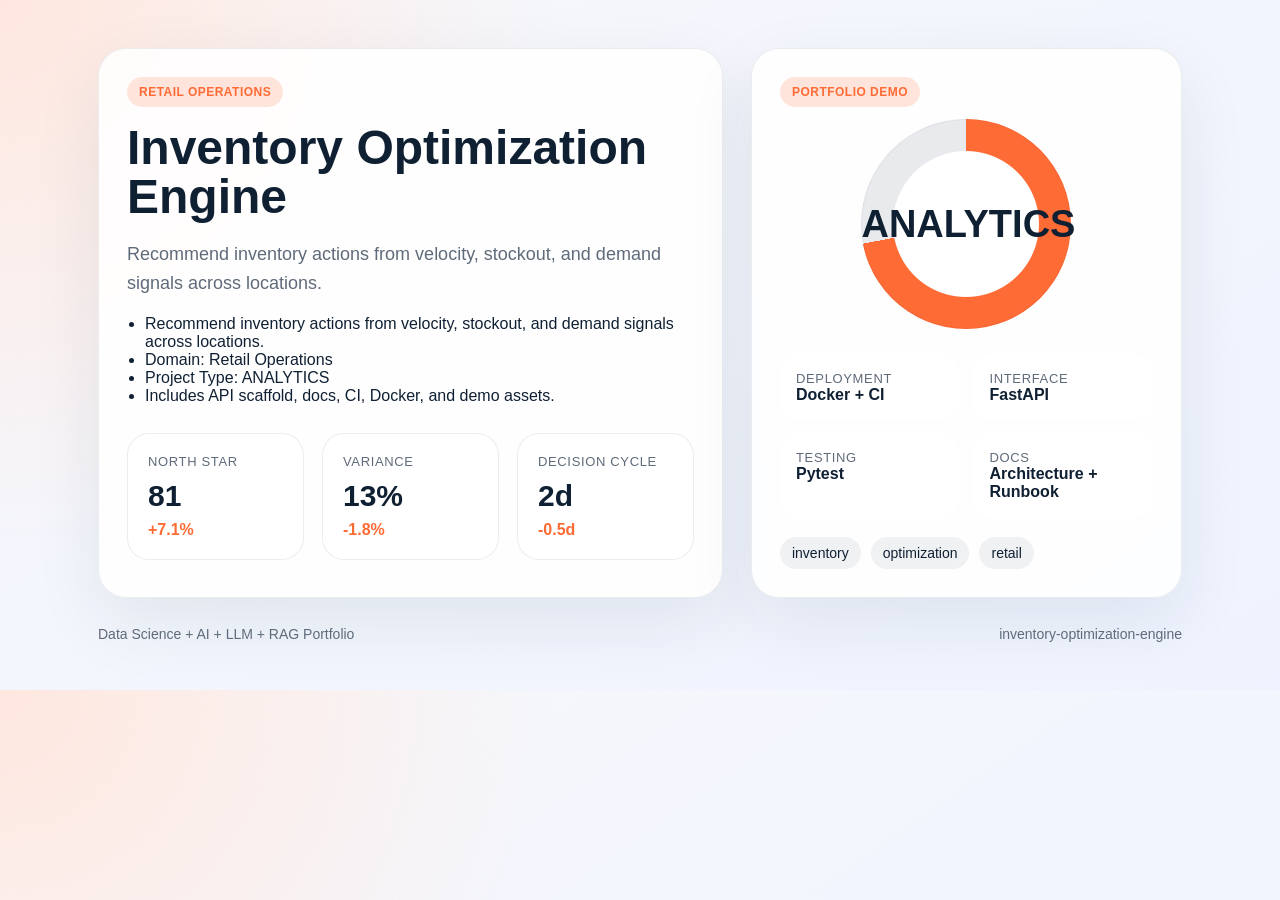
==== demo/index.html @ 7d840f50 "Publish production-ready portfolio project" ====
<!doctype html>
        <html lang="en">
        <head>
          <meta charset="utf-8">
          <meta name="viewport" content="width=device-width, initial-scale=1">
          <title>Inventory Optimization Engine</title>
          <style>
            :root {
              --accent: #ff6b35;
              --ink: #102033;
              --muted: #5f6b7a;
              --card: rgba(255,255,255,0.88);
              --bg-1: #f7f8fb;
              --bg-2: #eef3ff;
            }
            * { box-sizing: border-box; }
            body {
              margin: 0;
              font-family: "Avenir Next", "Segoe UI", sans-serif;
              color: var(--ink);
              background:
                radial-gradient(circle at top left, color-mix(in srgb, var(--accent) 16%, white), transparent 38%),
                linear-gradient(145deg, var(--bg-1), var(--bg-2));
            }
            main {
              max-width: 1180px;
              margin: 0 auto;
              padding: 48px;
            }
            .hero {
              display: grid;
              grid-template-columns: 1.45fr 1fr;
              gap: 28px;
              align-items: stretch;
            }
            .panel {
              background: var(--card);
              border: 1px solid rgba(16, 32, 51, 0.08);
              border-radius: 28px;
              padding: 28px;
              box-shadow: 0 24px 70px rgba(16, 32, 51, 0.08);
            }
            .eyebrow {
              display: inline-flex;
              padding: 8px 12px;
              border-radius: 999px;
              background: color-mix(in srgb, var(--accent) 18%, white);
              color: var(--accent);
              font-weight: 700;
              letter-spacing: 0.04em;
              text-transform: uppercase;
              font-size: 12px;
            }
            h1 {
              font-size: 48px;
              line-height: 1.03;
              margin: 16px 0 18px;
            }
            p {
              color: var(--muted);
              font-size: 18px;
              line-height: 1.6;
              margin: 0 0 18px;
            }
            ul {
              margin: 18px 0 0;
              padding-left: 18px;
              color: var(--ink);
            }
            .cards {
              display: grid;
              grid-template-columns: repeat(3, 1fr);
              gap: 18px;
              margin-top: 28px;
            }
            .card {
              background: white;
              border-radius: 22px;
              padding: 20px;
              border: 1px solid rgba(16, 32, 51, 0.08);
            }
            .card span, .meta span {
              display: block;
              color: var(--muted);
              font-size: 13px;
              text-transform: uppercase;
              letter-spacing: 0.05em;
            }
            .card strong {
              display: block;
              font-size: 30px;
              margin: 10px 0 8px;
            }
            .card em {
              color: var(--accent);
              font-style: normal;
              font-weight: 700;
            }
            .visual {
              min-height: 100%;
              display: flex;
              flex-direction: column;
              justify-content: space-between;
            }
            .ring {
              width: 210px;
              height: 210px;
              margin: 12px auto 26px;
              border-radius: 50%;
              background:
                radial-gradient(circle closest-side, white 69%, transparent 70%),
                conic-gradient(var(--accent) 0 72%, rgba(16, 32, 51, 0.09) 72% 100%);
              display: grid;
              place-items: center;
              box-shadow: inset 0 0 0 1px rgba(16, 32, 51, 0.05);
            }
            .ring strong {
              font-size: 38px;
            }
            .meta {
              display: grid;
              grid-template-columns: repeat(2, 1fr);
              gap: 14px;
            }
            .meta article {
              background: white;
              border-radius: 18px;
              padding: 16px;
            }
            .tag-list {
              display: flex;
              flex-wrap: wrap;
              gap: 10px;
              list-style: none;
              padding: 0;
              margin: 20px 0 0;
            }
            .tag-list li {
              padding: 8px 12px;
              border-radius: 999px;
              background: rgba(16, 32, 51, 0.06);
              font-size: 14px;
            }
            .footer {
              margin-top: 28px;
              display: flex;
              justify-content: space-between;
              color: var(--muted);
              font-size: 14px;
            }
          </style>
        </head>
        <body>
          <main>
            <section class="hero">
              <div class="panel">
                <span class="eyebrow">Retail Operations</span>
                <h1>Inventory Optimization Engine</h1>
                <p>Recommend inventory actions from velocity, stockout, and demand signals across locations.</p>
                <ul>
                  <li>Recommend inventory actions from velocity, stockout, and demand signals across locations.</li><li>Domain: Retail Operations</li><li>Project Type: ANALYTICS</li><li>Includes API scaffold, docs, CI, Docker, and demo assets.</li>
                </ul>
                <div class="cards">
                  <article class='card'><span>North Star</span><strong>81</strong><em>+7.1%</em></article>
<article class='card'><span>Variance</span><strong>13%</strong><em>-1.8%</em></article>
<article class='card'><span>Decision Cycle</span><strong>2d</strong><em>-0.5d</em></article>
                </div>
              </div>
              <div class="panel visual">
                <div>
                  <span class="eyebrow">Portfolio Demo</span>
                  <div class="ring"><strong>ANALYTICS</strong></div>
                </div>
                <div class="meta">
                  <article><span>Deployment</span><strong>Docker + CI</strong></article>
                  <article><span>Interface</span><strong>FastAPI</strong></article>
                  <article><span>Testing</span><strong>Pytest</strong></article>
                  <article><span>Docs</span><strong>Architecture + Runbook</strong></article>
                </div>
                <ul class="tag-list"><li>inventory</li><li>optimization</li><li>retail</li></ul>
              </div>
            </section>
            <div class="footer">
              <span>Data Science + AI + LLM + RAG Portfolio</span>
              <span>inventory-optimization-engine</span>
            </div>
          </main>
        </body>
        </html>
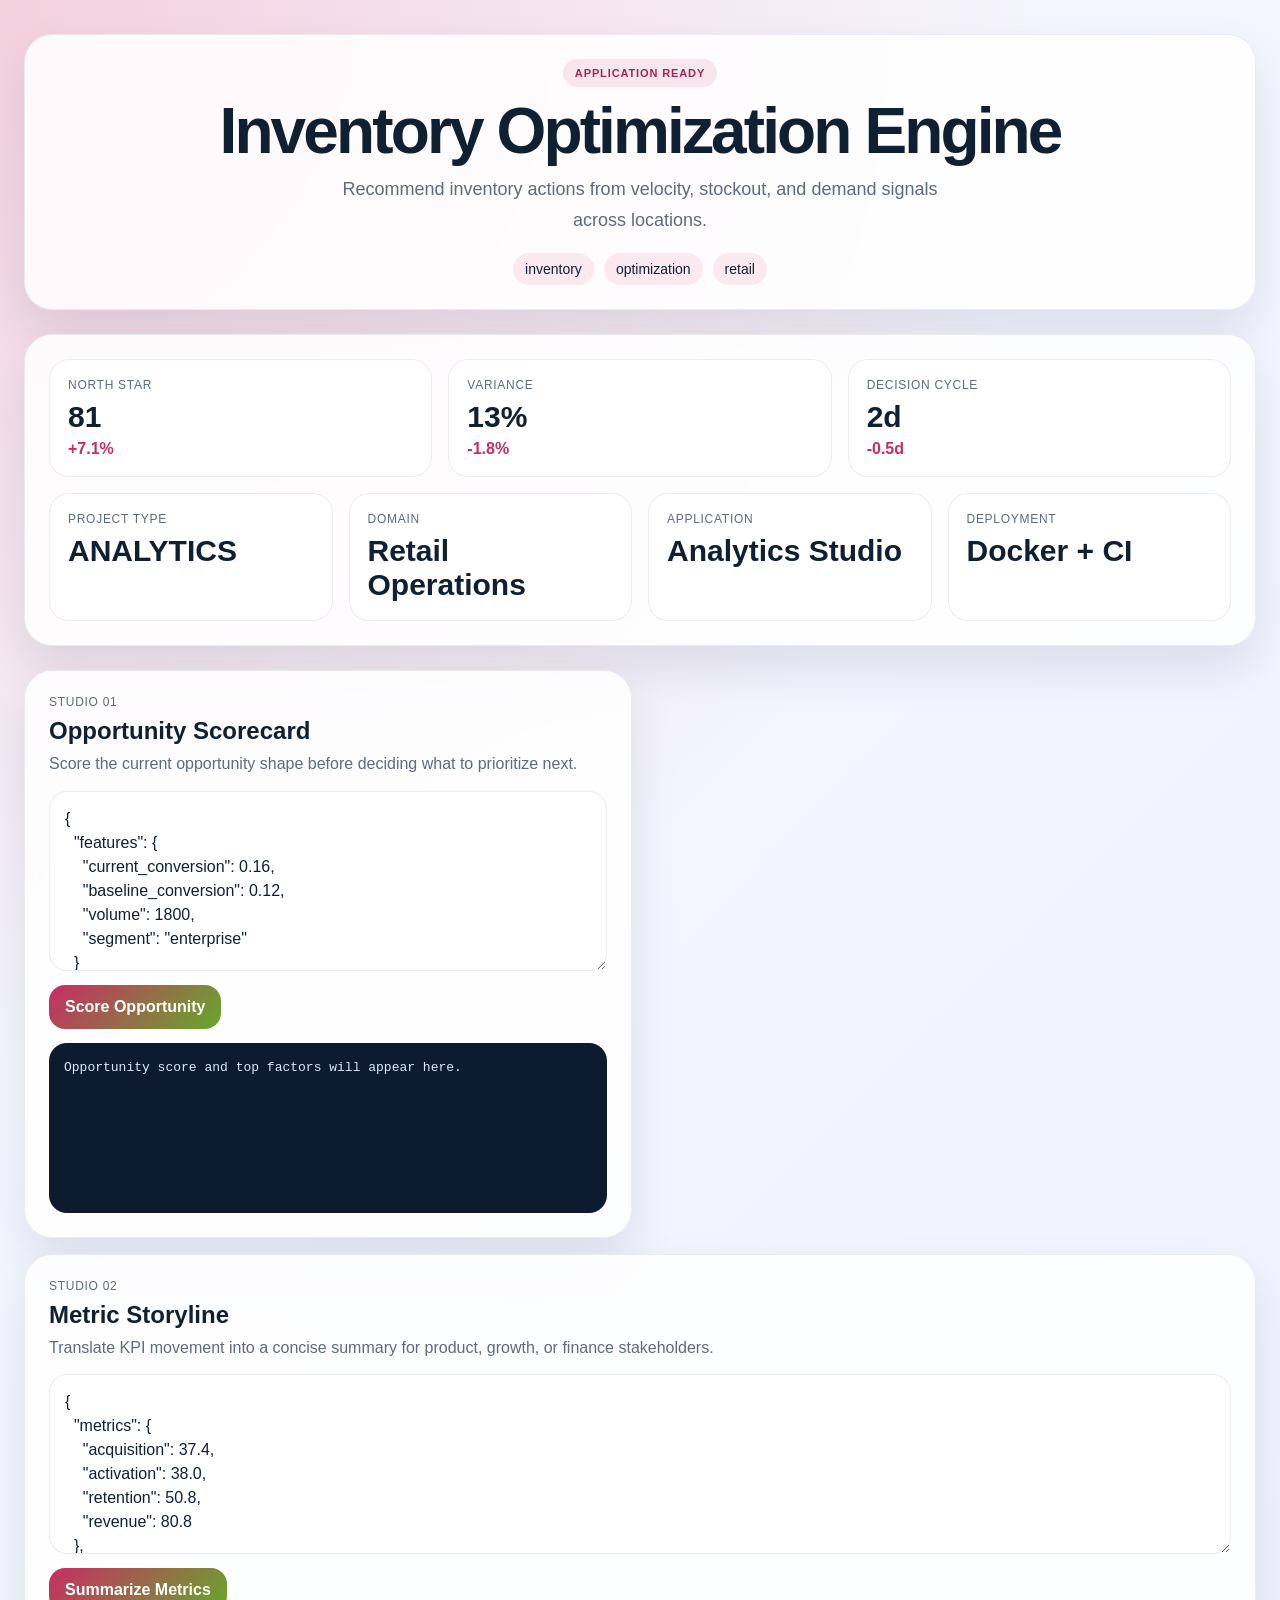
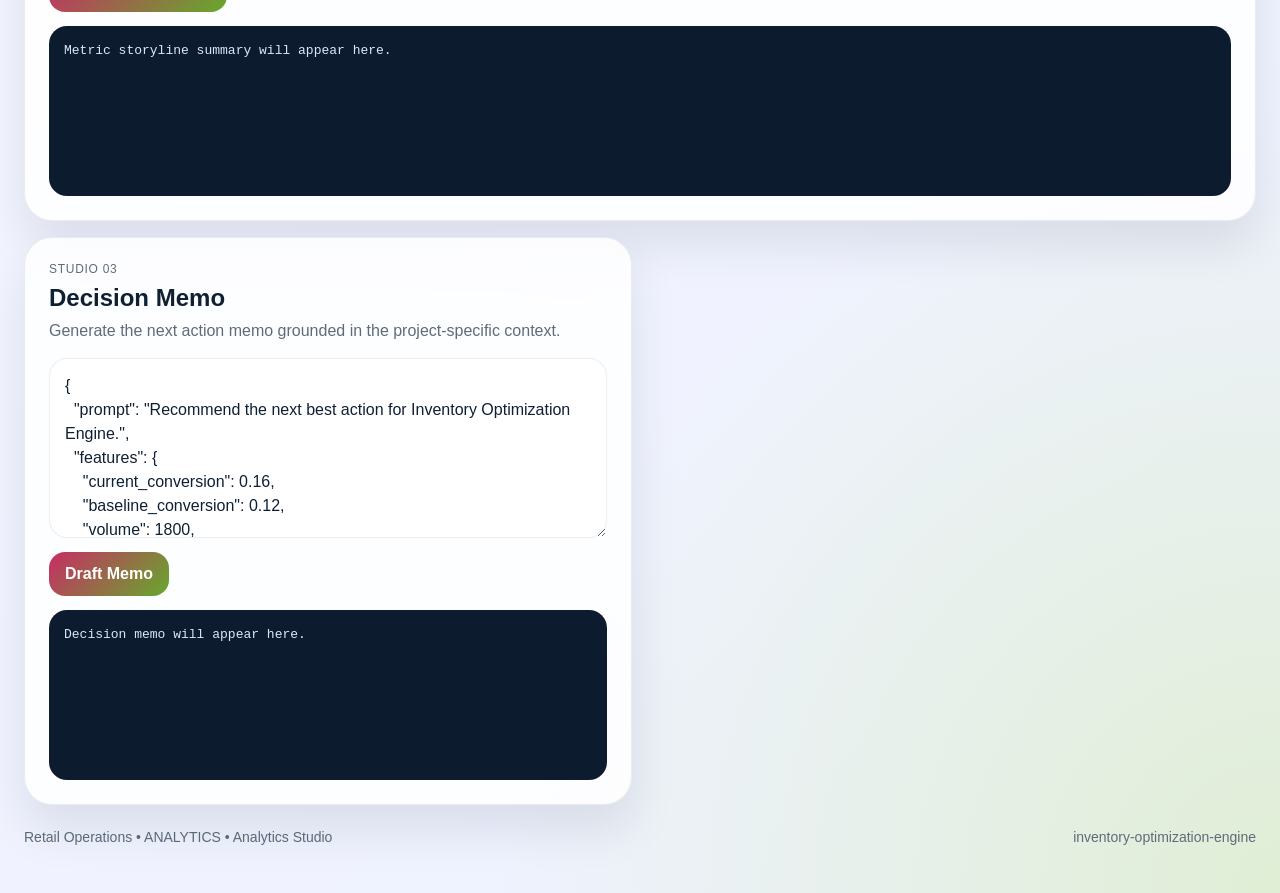
==== commit 7253fddc: "Publish production-ready portfolio project" ====
--- a/demo/index.html
+++ b/demo/index.html
@@ -5,186 +5,108 @@
           <meta charset="utf-8">
           <meta name="viewport" content="width=device-width, initial-scale=1">
           <title>Inventory Optimization Engine</title>
-          <style>
-            :root {
-              --accent: #ff6b35;
-              --ink: #102033;
-              --muted: #5f6b7a;
-              --card: rgba(255,255,255,0.88);
-              --bg-1: #f7f8fb;
-              --bg-2: #eef3ff;
-            }
-            * { box-sizing: border-box; }
-            body {
-              margin: 0;
-              font-family: "Avenir Next", "Segoe UI", sans-serif;
-              color: var(--ink);
-              background:
-                radial-gradient(circle at top left, color-mix(in srgb, var(--accent) 16%, white), transparent 38%),
-                linear-gradient(145deg, var(--bg-1), var(--bg-2));
-            }
-            main {
-              max-width: 1180px;
-              margin: 0 auto;
-              padding: 48px;
-            }
-            .hero {
-              display: grid;
-              grid-template-columns: 1.45fr 1fr;
-              gap: 28px;
-              align-items: stretch;
-            }
-            .panel {
-              background: var(--card);
-              border: 1px solid rgba(16, 32, 51, 0.08);
-              border-radius: 28px;
-              padding: 28px;
-              box-shadow: 0 24px 70px rgba(16, 32, 51, 0.08);
-            }
-            .eyebrow {
-              display: inline-flex;
-              padding: 8px 12px;
-              border-radius: 999px;
-              background: color-mix(in srgb, var(--accent) 18%, white);
-              color: var(--accent);
-              font-weight: 700;
-              letter-spacing: 0.04em;
-              text-transform: uppercase;
-              font-size: 12px;
-            }
-            h1 {
-              font-size: 48px;
-              line-height: 1.03;
-              margin: 16px 0 18px;
-            }
-            p {
-              color: var(--muted);
-              font-size: 18px;
-              line-height: 1.6;
-              margin: 0 0 18px;
-            }
-            ul {
-              margin: 18px 0 0;
-              padding-left: 18px;
-              color: var(--ink);
-            }
-            .cards {
-              display: grid;
-              grid-template-columns: repeat(3, 1fr);
-              gap: 18px;
-              margin-top: 28px;
-            }
-            .card {
-              background: white;
-              border-radius: 22px;
-              padding: 20px;
-              border: 1px solid rgba(16, 32, 51, 0.08);
-            }
-            .card span, .meta span {
-              display: block;
-              color: var(--muted);
-              font-size: 13px;
-              text-transform: uppercase;
-              letter-spacing: 0.05em;
-            }
-            .card strong {
-              display: block;
-              font-size: 30px;
-              margin: 10px 0 8px;
-            }
-            .card em {
-              color: var(--accent);
-              font-style: normal;
-              font-weight: 700;
-            }
-            .visual {
-              min-height: 100%;
-              display: flex;
-              flex-direction: column;
-              justify-content: space-between;
-            }
-            .ring {
-              width: 210px;
-              height: 210px;
-              margin: 12px auto 26px;
-              border-radius: 50%;
-              background:
-                radial-gradient(circle closest-side, white 69%, transparent 70%),
-                conic-gradient(var(--accent) 0 72%, rgba(16, 32, 51, 0.09) 72% 100%);
-              display: grid;
-              place-items: center;
-              box-shadow: inset 0 0 0 1px rgba(16, 32, 51, 0.05);
-            }
-            .ring strong {
-              font-size: 38px;
-            }
-            .meta {
-              display: grid;
-              grid-template-columns: repeat(2, 1fr);
-              gap: 14px;
-            }
-            .meta article {
-              background: white;
-              border-radius: 18px;
-              padding: 16px;
-            }
-            .tag-list {
-              display: flex;
-              flex-wrap: wrap;
-              gap: 10px;
-              list-style: none;
-              padding: 0;
-              margin: 20px 0 0;
-            }
-            .tag-list li {
-              padding: 8px 12px;
-              border-radius: 999px;
-              background: rgba(16, 32, 51, 0.06);
-              font-size: 14px;
-            }
-            .footer {
-              margin-top: 28px;
-              display: flex;
-              justify-content: space-between;
-              color: var(--muted);
-              font-size: 14px;
-            }
-          </style>
+          <link rel="stylesheet" href="./styles.css">
         </head>
-        <body>
-          <main>
+        <body class="surface-aurora">
+          <div class="page layout-folio eyebrow-soft headline-normal modules-3 hero-align-left">
             <section class="hero">
-              <div class="panel">
-                <span class="eyebrow">Retail Operations</span>
-                <h1>Inventory Optimization Engine</h1>
-                <p>Recommend inventory actions from velocity, stockout, and demand signals across locations.</p>
-                <ul>
-                  <li>Recommend inventory actions from velocity, stockout, and demand signals across locations.</li><li>Domain: Retail Operations</li><li>Project Type: ANALYTICS</li><li>Includes API scaffold, docs, CI, Docker, and demo assets.</li>
+              <div class="panel hero-copy">
+                <span class="eyebrow" data-health>Analytics Studio</span>
+                <h1 id="project-title">Inventory Optimization Engine</h1>
+                <p id="project-summary" class="lead">Recommend inventory actions from velocity, stockout, and demand signals across locations.</p>
+                <ul id="project-tags" class="tag-list">
+                  <li>inventory</li><li>optimization</li><li>retail</li>
                 </ul>
-                <div class="cards">
+              </div>
+              <div class="panel hero-side">
+                <div class="metric-grid">
                   <article class='card'><span>North Star</span><strong>81</strong><em>+7.1%</em></article>
 <article class='card'><span>Variance</span><strong>13%</strong><em>-1.8%</em></article>
 <article class='card'><span>Decision Cycle</span><strong>2d</strong><em>-0.5d</em></article>
                 </div>
-              </div>
-              <div class="panel visual">
-                <div>
-                  <span class="eyebrow">Portfolio Demo</span>
-                  <div class="ring"><strong>ANALYTICS</strong></div>
+                <div class="mini-grid">
+                  <article class='mini-card'><span>Project Type</span><strong>ANALYTICS</strong></article><article class='mini-card'><span>Domain</span><strong>Retail Operations</strong></article><article class='mini-card'><span>Application</span><strong>Analytics Studio</strong></article><article class='mini-card'><span>Deployment</span><strong>Docker + CI</strong></article>
                 </div>
-                <div class="meta">
-                  <article><span>Deployment</span><strong>Docker + CI</strong></article>
-                  <article><span>Interface</span><strong>FastAPI</strong></article>
-                  <article><span>Testing</span><strong>Pytest</strong></article>
-                  <article><span>Docs</span><strong>Architecture + Runbook</strong></article>
-                </div>
-                <ul class="tag-list"><li>inventory</li><li>optimization</li><li>retail</li></ul>
               </div>
             </section>
-            <div class="footer">
-              <span>Data Science + AI + LLM + RAG Portfolio</span>
+            <section class="app-grid">
+              <article class="panel module js-module span-normal">
+          <div class="module-header">
+            <span>Studio 01</span>
+            <h2>Opportunity Scorecard</h2>
+            <p>Score the current opportunity shape before deciding what to prioritize next.</p>
+          </div>
+          <textarea class="js-input">{
+  &quot;features&quot;: {
+    &quot;current_conversion&quot;: 0.16,
+    &quot;baseline_conversion&quot;: 0.12,
+    &quot;volume&quot;: 1800,
+    &quot;segment&quot;: &quot;enterprise&quot;
+  }
+}</textarea>
+          <div class="button-row">
+            <button class="js-run" data-endpoint="/score" data-input-mode="json">Score Opportunity</button>
+          </div>
+          <pre class="js-output">Opportunity score and top factors will appear here.</pre>
+        </article>
+<article class="panel module js-module span-wide">
+          <div class="module-header">
+            <span>Studio 02</span>
+            <h2>Metric Storyline</h2>
+            <p>Translate KPI movement into a concise summary for product, growth, or finance stakeholders.</p>
+          </div>
+          <textarea class="js-input">{
+  &quot;metrics&quot;: {
+    &quot;acquisition&quot;: 37.4,
+    &quot;activation&quot;: 38.0,
+    &quot;retention&quot;: 50.8,
+    &quot;revenue&quot;: 80.8
+  },
+  &quot;baseline&quot;: {
+    &quot;acquisition&quot;: 34.41,
+    &quot;activation&quot;: 34.96,
+    &quot;retention&quot;: 46.74,
+    &quot;revenue&quot;: 74.34
+  }
+}</textarea>
+          <div class="button-row">
+            <button class="js-run" data-endpoint="/analyze" data-input-mode="json">Summarize Metrics</button>
+          </div>
+          <pre class="js-output">Metric storyline summary will appear here.</pre>
+        </article>
+<article class="panel module js-module span-normal">
+          <div class="module-header">
+            <span>Studio 03</span>
+            <h2>Decision Memo</h2>
+            <p>Generate the next action memo grounded in the project-specific context.</p>
+          </div>
+          <textarea class="js-input">{
+  &quot;prompt&quot;: &quot;Recommend the next best action for Inventory Optimization Engine.&quot;,
+  &quot;features&quot;: {
+    &quot;current_conversion&quot;: 0.16,
+    &quot;baseline_conversion&quot;: 0.12,
+    &quot;volume&quot;: 1800,
+    &quot;segment&quot;: &quot;enterprise&quot;
+  },
+  &quot;metrics&quot;: {
+    &quot;acquisition&quot;: 37.4,
+    &quot;activation&quot;: 38.0,
+    &quot;retention&quot;: 50.8,
+    &quot;revenue&quot;: 80.8
+  }
+}</textarea>
+          <div class="button-row">
+            <button class="js-run" data-endpoint="/recommend" data-input-mode="json">Draft Memo</button>
+          </div>
+          <pre class="js-output">Decision memo will appear here.</pre>
+        </article>
+            </section>
+            <footer class="footer">
+              <span>Retail Operations • ANALYTICS • Analytics Studio</span>
               <span>inventory-optimization-engine</span>
-            </div>
-          </main>
+            </footer>
+          </div>
+          <script id="bootstrap-data" type="application/json">{"project": {"slug": "inventory-optimization-engine", "title": "Inventory Optimization Engine", "project_type": "analytics", "domain": "Retail Operations", "summary": "Recommend inventory actions from velocity, stockout, and demand signals across locations.", "tags": ["inventory", "optimization", "retail"]}, "app_archetype": "studio", "ui_profile": {"layout": "folio", "surface": "aurora", "font_stack": "\"Plus Jakarta Sans\", \"Segoe UI\", sans-serif", "radius": 28, "shadow": 48, "eyebrow_style": "soft", "module_columns": 3, "hero_align": "left", "headline_mode": "normal"}, "app_modules": [{"label": "Studio 01", "title": "Opportunity Scorecard", "description": "Score the current opportunity shape before deciding what to prioritize next.", "endpoint": "/score", "input_mode": "json", "cta": "Score Opportunity", "prefill": "{\n  \"features\": {\n    \"current_conversion\": 0.16,\n    \"baseline_conversion\": 0.12,\n    \"volume\": 1800,\n    \"segment\": \"enterprise\"\n  }\n}", "hint": "Opportunity score and top factors will appear here.", "span": "normal"}, {"label": "Studio 02", "title": "Metric Storyline", "description": "Translate KPI movement into a concise summary for product, growth, or finance stakeholders.", "endpoint": "/analyze", "input_mode": "json", "cta": "Summarize Metrics", "prefill": "{\n  \"metrics\": {\n    \"acquisition\": 37.4,\n    \"activation\": 38.0,\n    \"retention\": 50.8,\n    \"revenue\": 80.8\n  },\n  \"baseline\": {\n    \"acquisition\": 34.41,\n    \"activation\": 34.96,\n    \"retention\": 46.74,\n    \"revenue\": 74.34\n  }\n}", "hint": "Metric storyline summary will appear here.", "span": "wide"}, {"label": "Studio 03", "title": "Decision Memo", "description": "Generate the next action memo grounded in the project-specific context.", "endpoint": "/recommend", "input_mode": "json", "cta": "Draft Memo", "prefill": "{\n  \"prompt\": \"Recommend the next best action for Inventory Optimization Engine.\",\n  \"features\": {\n    \"current_conversion\": 0.16,\n    \"baseline_conversion\": 0.12,\n    \"volume\": 1800,\n    \"segment\": \"enterprise\"\n  },\n  \"metrics\": {\n    \"acquisition\": 37.4,\n    \"activation\": 38.0,\n    \"retention\": 50.8,\n    \"revenue\": 80.8\n  }\n}", "hint": "Decision memo will appear here.", "span": "normal"}], "sample_features": {"current_conversion": 0.16, "baseline_conversion": 0.12, "volume": 1800, "segment": "enterprise"}, "sample_metrics": {"acquisition": 37.4, "activation": 38.0, "retention": 50.8, "revenue": 80.8}, "knowledge_base": ["Inventory Optimization Engine is positioned as a Retail Operations starter that emphasizes fast iteration, clear documentation, and production-friendly interfaces.", "The primary value proposition is: Recommend inventory actions from velocity, stockout, and demand signals across locations.", "Recommended operating model: ship a small API, add observability, validate outputs with stakeholder review, and monitor the top business KPI every week.", "Typical stakeholders include analytics, operations, product, and leadership teams working on inventory, optimization, retail."], "dashboard_metrics": [{"label": "North Star", "value": "81", "delta": "+7.1%"}, {"label": "Variance", "value": "13%", "delta": "-1.8%"}, {"label": "Decision Cycle", "value": "2d", "delta": "-0.5d"}]}</script>
+          <script src="./app.js"></script>
         </body>
         </html>
--- a/demo/styles.css
+++ b/demo/styles.css
@@ -0,0 +1,348 @@
+
+:root {
+  --accent: #c82c65;
+  --accent-2: #66a92c;
+  --accent-soft: color-mix(in srgb, var(--accent) 18%, white);
+  --radius: 28px;
+  --shadow-size: 48px;
+  --font-stack: "Plus Jakarta Sans", "Segoe UI", sans-serif;
+  --bg: #f4f7fb;
+  --card: rgba(255, 255, 255, 0.86);
+  --line: rgba(16, 32, 51, 0.08);
+  --ink: #102033;
+  --muted: #5f6b7a;
+  --output-bg: #0d1b2e;
+  --output-ink: #dae8ff;
+}
+* { box-sizing: border-box; }
+html, body { margin: 0; min-height: 100%; }
+body {
+  font-family: var(--font-stack);
+  color: var(--ink);
+  background: linear-gradient(145deg, #f8fbff, var(--bg));
+}
+body.surface-mist {
+  --bg: #eef4fb;
+  background:
+    radial-gradient(circle at top left, color-mix(in srgb, var(--accent) 18%, white), transparent 34%),
+    linear-gradient(145deg, #fbfdff, var(--bg));
+}
+body.surface-aurora {
+  --bg: #edf1ff;
+  background:
+    radial-gradient(circle at 0% 0%, color-mix(in srgb, var(--accent) 22%, white), transparent 38%),
+    radial-gradient(circle at 100% 100%, color-mix(in srgb, var(--accent-2) 20%, white), transparent 28%),
+    linear-gradient(135deg, #f7f8ff, var(--bg));
+}
+body.surface-sand {
+  --bg: #f5efe8;
+  --card: rgba(255, 251, 246, 0.9);
+  background:
+    linear-gradient(135deg, rgba(255,255,255,0.82), rgba(245, 239, 232, 0.98)),
+    radial-gradient(circle at top right, color-mix(in srgb, var(--accent) 16%, white), transparent 32%);
+}
+body.surface-slate {
+  --bg: #ecf0f7;
+  --card: rgba(248, 250, 255, 0.88);
+  background:
+    linear-gradient(160deg, #f7f9fc, var(--bg)),
+    radial-gradient(circle at bottom left, color-mix(in srgb, var(--accent-2) 16%, white), transparent 34%);
+}
+body.surface-paper {
+  --bg: #f8f8f4;
+  --card: rgba(255,255,255,0.93);
+  background:
+    linear-gradient(180deg, #fffefb, var(--bg));
+}
+body.surface-ink {
+  --bg: #0f1726;
+  --card: rgba(15, 23, 38, 0.88);
+  --line: rgba(226, 238, 255, 0.1);
+  --ink: #f5f8ff;
+  --muted: #b4c0cf;
+  --output-bg: rgba(255,255,255,0.06);
+  --output-ink: #f5f8ff;
+  background:
+    radial-gradient(circle at top left, color-mix(in srgb, var(--accent) 28%, transparent), transparent 42%),
+    linear-gradient(145deg, #09111d, var(--bg));
+}
+.page {
+  max-width: 1360px;
+  margin: 0 auto;
+  padding: 34px 24px 48px;
+  display: grid;
+  gap: 24px;
+}
+.panel {
+  background: var(--card);
+  border: 1px solid var(--line);
+  border-radius: var(--radius);
+  box-shadow: 0 24px var(--shadow-size) rgba(16, 32, 51, 0.1);
+  backdrop-filter: blur(18px);
+}
+.hero {
+  display: grid;
+  gap: 24px;
+}
+.hero-copy,
+.hero-side,
+.module {
+  padding: 24px;
+}
+.eyebrow {
+  display: inline-flex;
+  align-items: center;
+  gap: 8px;
+  padding: 8px 12px;
+  border-radius: 999px;
+  background: var(--accent-soft);
+  color: var(--accent);
+  text-transform: uppercase;
+  letter-spacing: 0.08em;
+  font-size: 11px;
+  font-weight: 800;
+}
+.page.eyebrow-outline .eyebrow {
+  background: transparent;
+  border: 1px solid color-mix(in srgb, var(--accent) 40%, white);
+}
+.page.eyebrow-soft .eyebrow {
+  background: color-mix(in srgb, var(--accent) 12%, white);
+  color: color-mix(in srgb, var(--accent) 82%, black);
+}
+h1 {
+  margin: 14px 0 12px;
+  font-size: clamp(2.2rem, 5vw, 4.4rem);
+  line-height: 0.96;
+  letter-spacing: -0.045em;
+}
+.page.headline-compact h1 { max-width: 10ch; }
+.page.headline-tall h1 { line-height: 1.03; font-size: clamp(2.4rem, 5vw, 4.8rem); }
+.lead {
+  margin: 0;
+  font-size: 18px;
+  line-height: 1.68;
+  color: var(--muted);
+  max-width: 62ch;
+}
+.tag-list {
+  list-style: none;
+  display: flex;
+  flex-wrap: wrap;
+  gap: 10px;
+  margin: 18px 0 0;
+  padding: 0;
+}
+.tag-list li {
+  padding: 8px 12px;
+  border-radius: 999px;
+  background: color-mix(in srgb, var(--accent) 10%, white);
+  color: var(--ink);
+  font-size: 14px;
+}
+.hero-side {
+  display: grid;
+  gap: 16px;
+}
+.metric-grid,
+.mini-grid,
+.app-grid {
+  display: grid;
+  gap: 16px;
+}
+.card,
+.mini-card {
+  background: color-mix(in srgb, var(--card) 92%, white);
+  border: 1px solid var(--line);
+  border-radius: calc(var(--radius) - 8px);
+  padding: 18px;
+}
+.card span,
+.mini-card span,
+.module-header span {
+  display: block;
+  color: var(--muted);
+  text-transform: uppercase;
+  letter-spacing: 0.06em;
+  font-size: 12px;
+}
+.card strong,
+.mini-card strong {
+  display: block;
+  margin-top: 8px;
+  font-size: 30px;
+}
+.card em {
+  display: inline-block;
+  margin-top: 6px;
+  font-style: normal;
+  color: var(--accent);
+  font-weight: 700;
+}
+.module {
+  display: grid;
+  gap: 14px;
+}
+.module-header h2 {
+  margin: 8px 0 6px;
+  font-size: 24px;
+}
+.module-header p {
+  margin: 0;
+  color: var(--muted);
+  line-height: 1.6;
+}
+textarea,
+button {
+  font: inherit;
+}
+textarea {
+  width: 100%;
+  min-height: 180px;
+  resize: vertical;
+  border: 1px solid var(--line);
+  border-radius: calc(var(--radius) - 10px);
+  padding: 15px;
+  background: rgba(255,255,255,0.82);
+  color: var(--ink);
+  line-height: 1.5;
+}
+body.surface-ink textarea {
+  background: rgba(255,255,255,0.05);
+}
+.module-input-text {
+  min-height: 110px;
+}
+.button-row {
+  display: flex;
+  flex-wrap: wrap;
+  gap: 10px;
+}
+button {
+  border: 0;
+  border-radius: 16px;
+  background: linear-gradient(135deg, var(--accent), var(--accent-2));
+  color: white;
+  padding: 13px 16px;
+  font-weight: 700;
+  cursor: pointer;
+}
+pre {
+  margin: 0;
+  white-space: pre-wrap;
+  word-break: break-word;
+  background: var(--output-bg);
+  color: var(--output-ink);
+  border-radius: calc(var(--radius) - 10px);
+  padding: 15px;
+  min-height: 170px;
+  line-height: 1.58;
+  font-size: 13px;
+  overflow: auto;
+}
+.footer {
+  display: flex;
+  justify-content: space-between;
+  color: var(--muted);
+  font-size: 14px;
+}
+.page.layout-horizon .hero {
+  grid-template-columns: 1.45fr 1fr;
+  align-items: stretch;
+}
+.page.layout-horizon.modules-2 .app-grid,
+.page.layout-horizon.modules-3 .app-grid {
+  grid-template-columns: repeat(3, minmax(0, 1fr));
+}
+.page.layout-rail .hero {
+  grid-template-columns: 0.92fr 1.08fr;
+}
+.page.layout-rail .hero-copy {
+  padding-top: 34px;
+}
+.page.layout-rail .app-grid {
+  grid-template-columns: repeat(2, minmax(0, 1fr));
+}
+.page.layout-folio .hero {
+  grid-template-columns: 1fr;
+}
+.page.layout-folio .hero-copy {
+  text-align: center;
+}
+.page.layout-folio .lead {
+  margin-inline: auto;
+}
+.page.layout-folio .tag-list {
+  justify-content: center;
+}
+.page.layout-folio .metric-grid {
+  grid-template-columns: repeat(3, minmax(0, 1fr));
+}
+.page.layout-folio .mini-grid {
+  grid-template-columns: repeat(4, minmax(0, 1fr));
+}
+.page.layout-folio .app-grid {
+  grid-template-columns: repeat(2, minmax(0, 1fr));
+}
+.page.layout-board .hero {
+  grid-template-columns: 1fr;
+}
+.page.layout-board .hero-side {
+  grid-template-columns: 1.2fr 0.8fr;
+  align-items: start;
+}
+.page.layout-board .metric-grid {
+  grid-template-columns: repeat(3, minmax(0, 1fr));
+}
+.page.layout-board .app-grid {
+  grid-template-columns: repeat(4, minmax(0, 1fr));
+}
+.page.layout-stack .hero {
+  grid-template-columns: 1fr;
+}
+.page.layout-stack .hero-side {
+  grid-template-columns: repeat(2, minmax(0, 1fr));
+}
+.page.layout-stack .app-grid {
+  grid-template-columns: repeat(3, minmax(0, 1fr));
+}
+.page.layout-console .hero {
+  grid-template-columns: 1.1fr 0.9fr;
+}
+.page.layout-console .panel,
+.page.layout-console .card,
+.page.layout-console .mini-card {
+  border-radius: 18px;
+}
+.page.modules-2 .app-grid {
+  grid-template-columns: repeat(2, minmax(0, 1fr));
+}
+.module.span-wide {
+  grid-column: span 2;
+}
+.hero-align-center .hero-copy {
+  text-align: center;
+}
+.hero-align-center .lead,
+.hero-align-center .tag-list {
+  margin-inline: auto;
+  justify-content: center;
+}
+@media (max-width: 1120px) {
+  .page.layout-horizon .hero,
+  .page.layout-rail .hero,
+  .page.layout-console .hero,
+  .page.layout-board .hero-side,
+  .page.layout-folio .mini-grid,
+  .page.layout-stack .hero-side,
+  .page.modules-2 .app-grid,
+  .page.layout-board .app-grid,
+  .page.layout-stack .app-grid,
+  .page.layout-horizon.modules-3 .app-grid,
+  .page.layout-folio .app-grid {
+    grid-template-columns: 1fr;
+  }
+  .module.span-wide {
+    grid-column: auto;
+  }
+}
